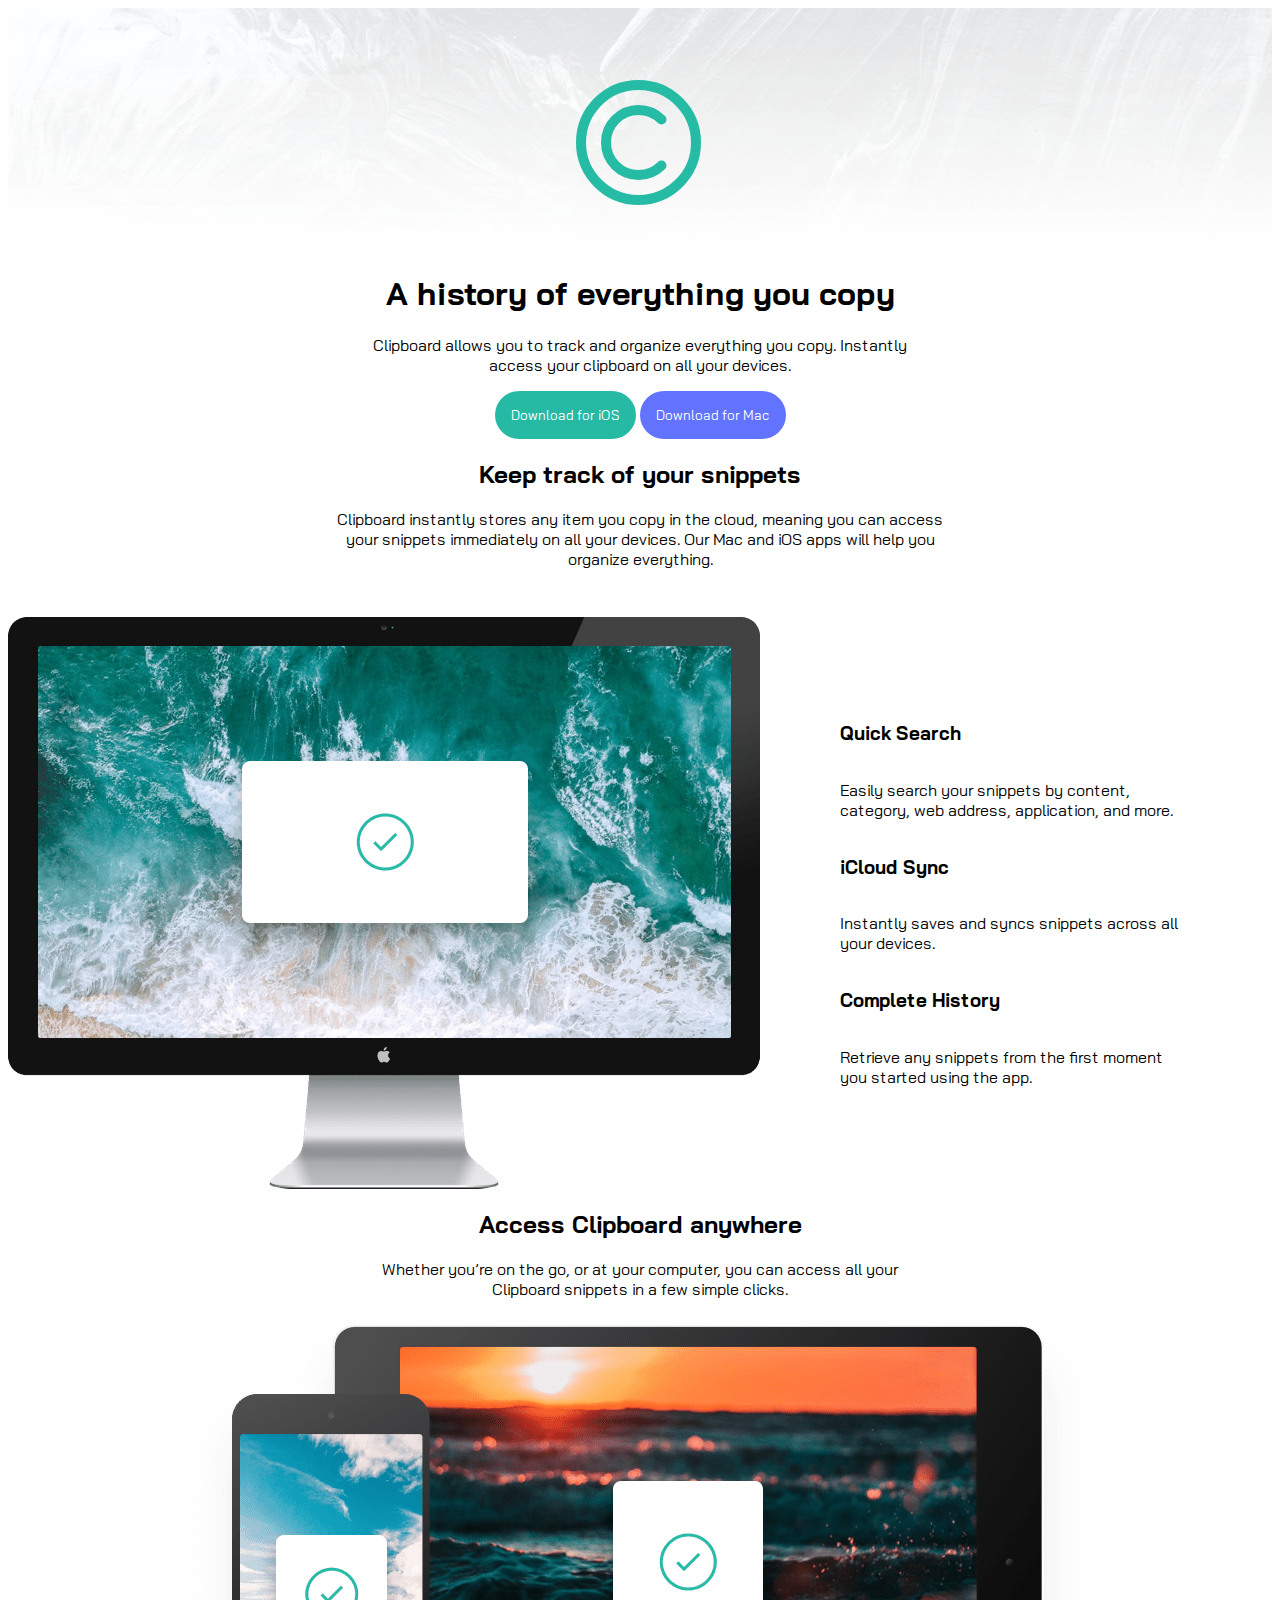
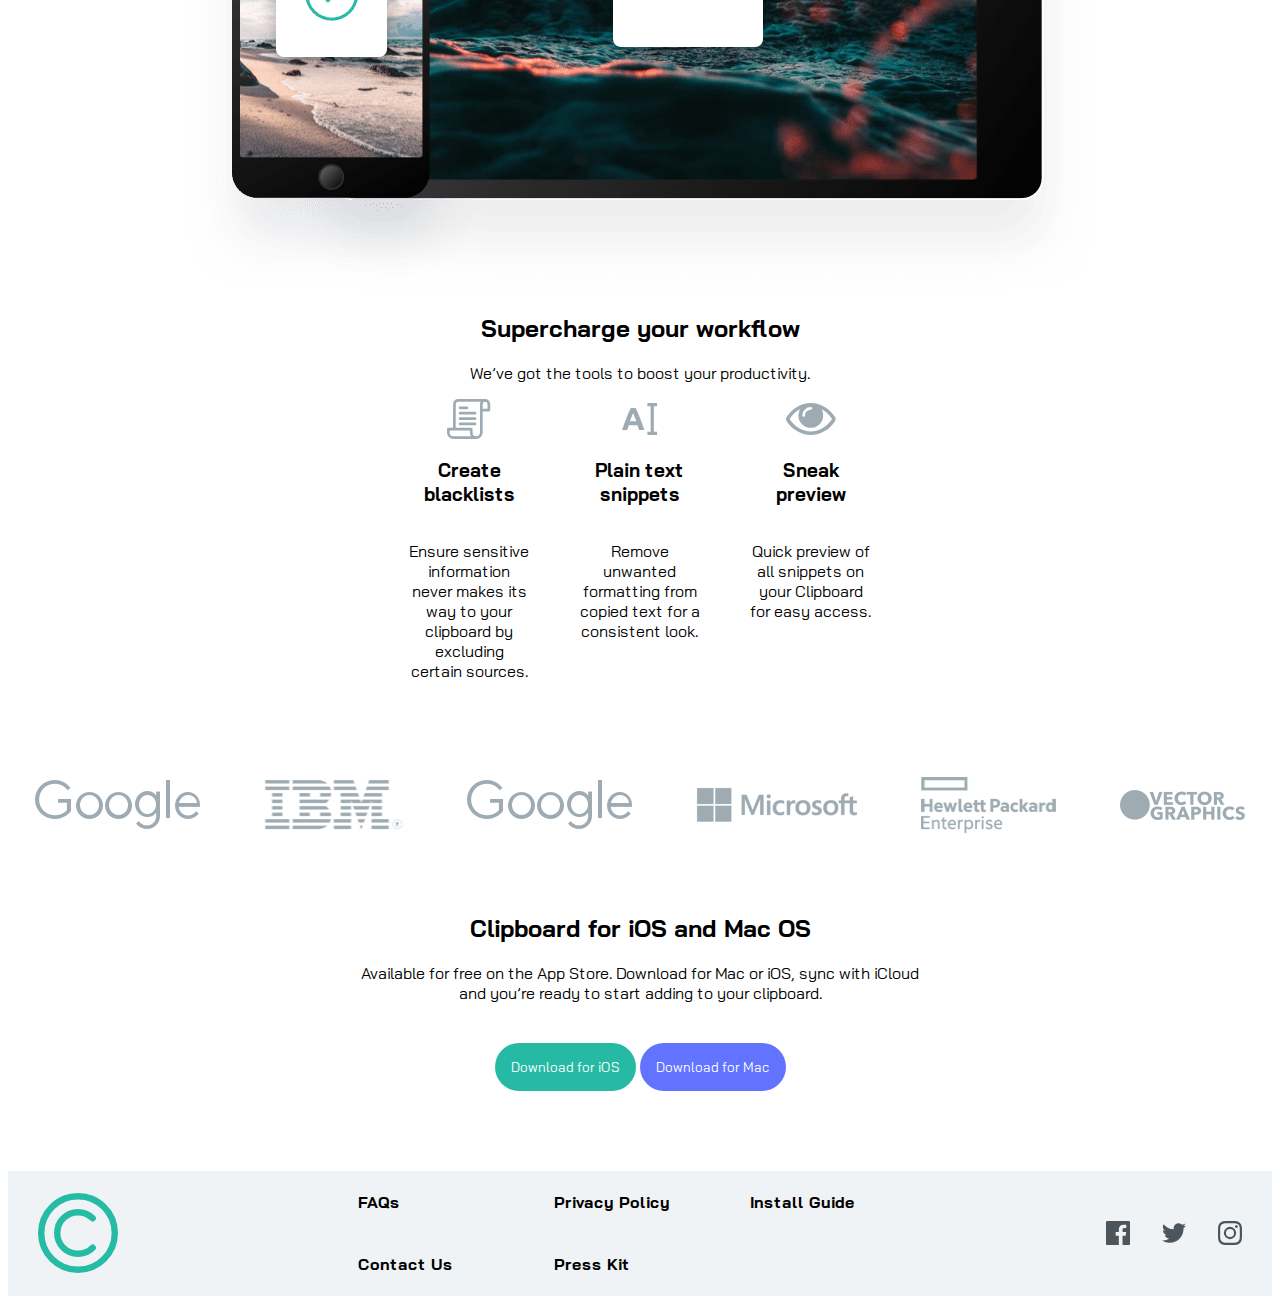
==== thirdchal.html @ 80f14162 "Add files via upload" ====
<!DOCTYPE html>
<html lang="en">
<head>
  <meta charset="UTF-8">
  <meta name="viewport" content="width=device-width, initial-scale=1.0"> <!-- displays site properly based on user's device -->

  <link rel="icon" type="image/png" sizes="32x32" href="./images/favicon-32x32.png">
  <link rel="stylesheet" href="thirdchalstyle.css" type="text/css">
  

  <title>Frontend Mentor | Clipboard landing page</title>


</head>
<body>

<header class="head-div">

<img class="head-img" src="/images/bg-header-desktop.png" alt="header background">

<img class="head-logo" src="/images/logo.svg" alt="header logo"> 

</header>

  <h1> A history of everything you copy </h1>

 <p class="p-clipb">  Clipboard allows you to track and organize everything you copy. Instantly access your clipboard on all your devices. </p>

 <div class ="buttons">
 <button type="button" class="buttons i1"> Download for iOS </button>
 <button type="button" class="buttons m1"> Download for Mac </button>
 </div>
  
 <h2>Keep track of your snippets </h2>

 <p class="p-snip"> Clipboard instantly stores any item you copy in the cloud, meaning you can access your snippets immediately on all your devices. Our Mac and iOS apps will help you organize everything. </p>

<div class="container-1">
 
<img class="comp-img" src="/images/image-computer.png" alt="computer image">

<div class="container-1-sub">
 <h3>  Quick Search </h3>

 <p> Easily search your snippets by content, category, web address, application, and more. </p>

 <h3>  iCloud Sync </h3>

 <p> Instantly saves and syncs snippets across all your devices. </p>

 <h3> Complete History </h3>

 <p> Retrieve any snippets from the first moment you started using the app. </p>
</div>

</div>

 <h2> Access Clipboard anywhere </h2>

 <p class="access-c"> Whether you’re on the go, or at your computer, you can access all your Clipboard snippets in a few simple clicks. </p>

<img class="devices-img" src="/images/image-devices.png" alt="devices image"> 

 <h2> Supercharge your workflow </h2>

 <p class="tools-p"> We’ve got the tools to boost your productivity. </p>

<div class="grid-container">

<img class="con-img" src="/images/icon-blacklist.svg" alt="blacklist icon">
<img class="con-img" src="/images/icon-text.svg" alt="text-icon">
<img class="con-img" src="/images/icon-preview.svg" alt="preview icon">

 <h3> Create blacklists </h3>
 <h3> Plain text snippets </h3>
 <h3> Sneak preview </h3>

 <p> Ensure sensitive information never makes its way to your clipboard by excluding certain sources. </p>

 <p> Remove unwanted formatting from copied text for a consistent look. </p>

 <p> Quick preview of all snippets on your Clipboard for easy access. </p>

</div>

<div class="container-flex">

<img class="logo-img" src="images/logo-google.png" alt="logo-google">
<img class="logo-img" src="images/logo-ibm.png" alt="logo-ibm">
<img class="logo-img" src="images/logo-google.png" alt="logo-google">
<img class="logo-img" src="images/logo-microsoft.png" alt="logo-microsoft">
<img class="logo-img" src="images/logo-hp.png" alt="logo-hp">
<img class="logo-img" src="images/logo-vector-graphics.png" alt="logo-vector">
</div>

 <h2> Clipboard for iOS and Mac OS </h2>

 <p class="avail-p"> Available for free on the App Store. Download for Mac or iOS, sync with iCloud and you’re ready to start adding to your clipboard. </p>

 <div class ="buttons bottom">
 <button type="button" class="buttons i1"> Download for iOS </button>
 <button type="button" class="buttons m1"> Download for Mac </button>
 </div>

<footer class="parent-footer">  

<img class="footer-1" src="/images/logo.svg">

<div class="footer-2">
  <h4> FAQs </h4>
  <h4> Privacy Policy </h4>
  <h4> Install Guide </h4>
  <h4> Contact Us </h4>
  <h4> Press Kit </h4>
</div>

<div class="footer-3">
<img class="icon-img" src="images/icon-facebook.svg" alt="icon-fb">
<img class="icon-img" src="images/icon-twitter.svg" alt="icon-twitter">
<img class="icon-img" src="images/icon-instagram.svg" alt="icon-insta">
</div>

 </footer> 
 
</body>
</html>
---- thirdchalstyle.css ----
@import url('https://fonts.googleapis.com/css2?family=Bai+Jamjuree&display=swap');



*
{
Font-family:'Bai Jamjuree', sans-serif;
text-align:center;
}


.head-img
{
width:100%;
height:15rem;
}

.head-logo
{
position:absolute;
left:45%;
right:45%;
top:5rem;
}

.buttons
{
width:max-content;
margin:auto;
border:none;
border-radius:2rem;
color:white;
}

.buttons.i1
{
padding:1rem;
background-color:hsl(171, 66%, 44%);
}

.buttons.m1
{
padding:1rem;
background-color:hsl(233, 100%, 69%);
}

p.p-clipb, p.access-c, p.tools-p, p.avail-p
{
width:35rem;
margin:auto;
margin-bottom:1em;
text-align:center;
}

p.p-snip
{
width:40rem;
margin:auto;
margin-bottom:3em;
text-align:center;
}

.container-1
{
display:flex;
}

.container-1-sub
{
display:flex;
flex-direction:column;
justify-content:center;
margin-left:5rem;
margin-right:5rem;
}

div.container-1-sub h3,p 
{
text-align:left;
}

.grid-container
{
display:grid;
grid-template-columns: 1fr 1fr 1fr;
grid-column-gap:3rem;
margin-left:25rem;
margin-right:25rem;
}

.con-img
{
margin:auto;
}

div.grid-container p
{
text-align:center;
}

.container-flex
{
display:flex;
justify-content:center;
margin:5em;
column-gap:4rem;
}

.logo-img
{
align-self:center;
}
.parent-footer
{
display:flex;
justify-content:center;
column-gap:15rem;
background:hsl(201, 25%, 95%);
}

.footer-2
{
display:grid;
grid-template-columns:1fr 1fr 1fr;
column-gap:5rem;
}

div.footer-2 h4
{
text-align:left;
}

.footer-3
{
display:flex;
column-gap:2rem;
}

.icon-img, .footer-1
{
align-self:center;
}

.footer-1
{
width:5rem;
}

.buttons.bottom
{
margin-top:2.5rem;
margin-bottom:5rem;
}
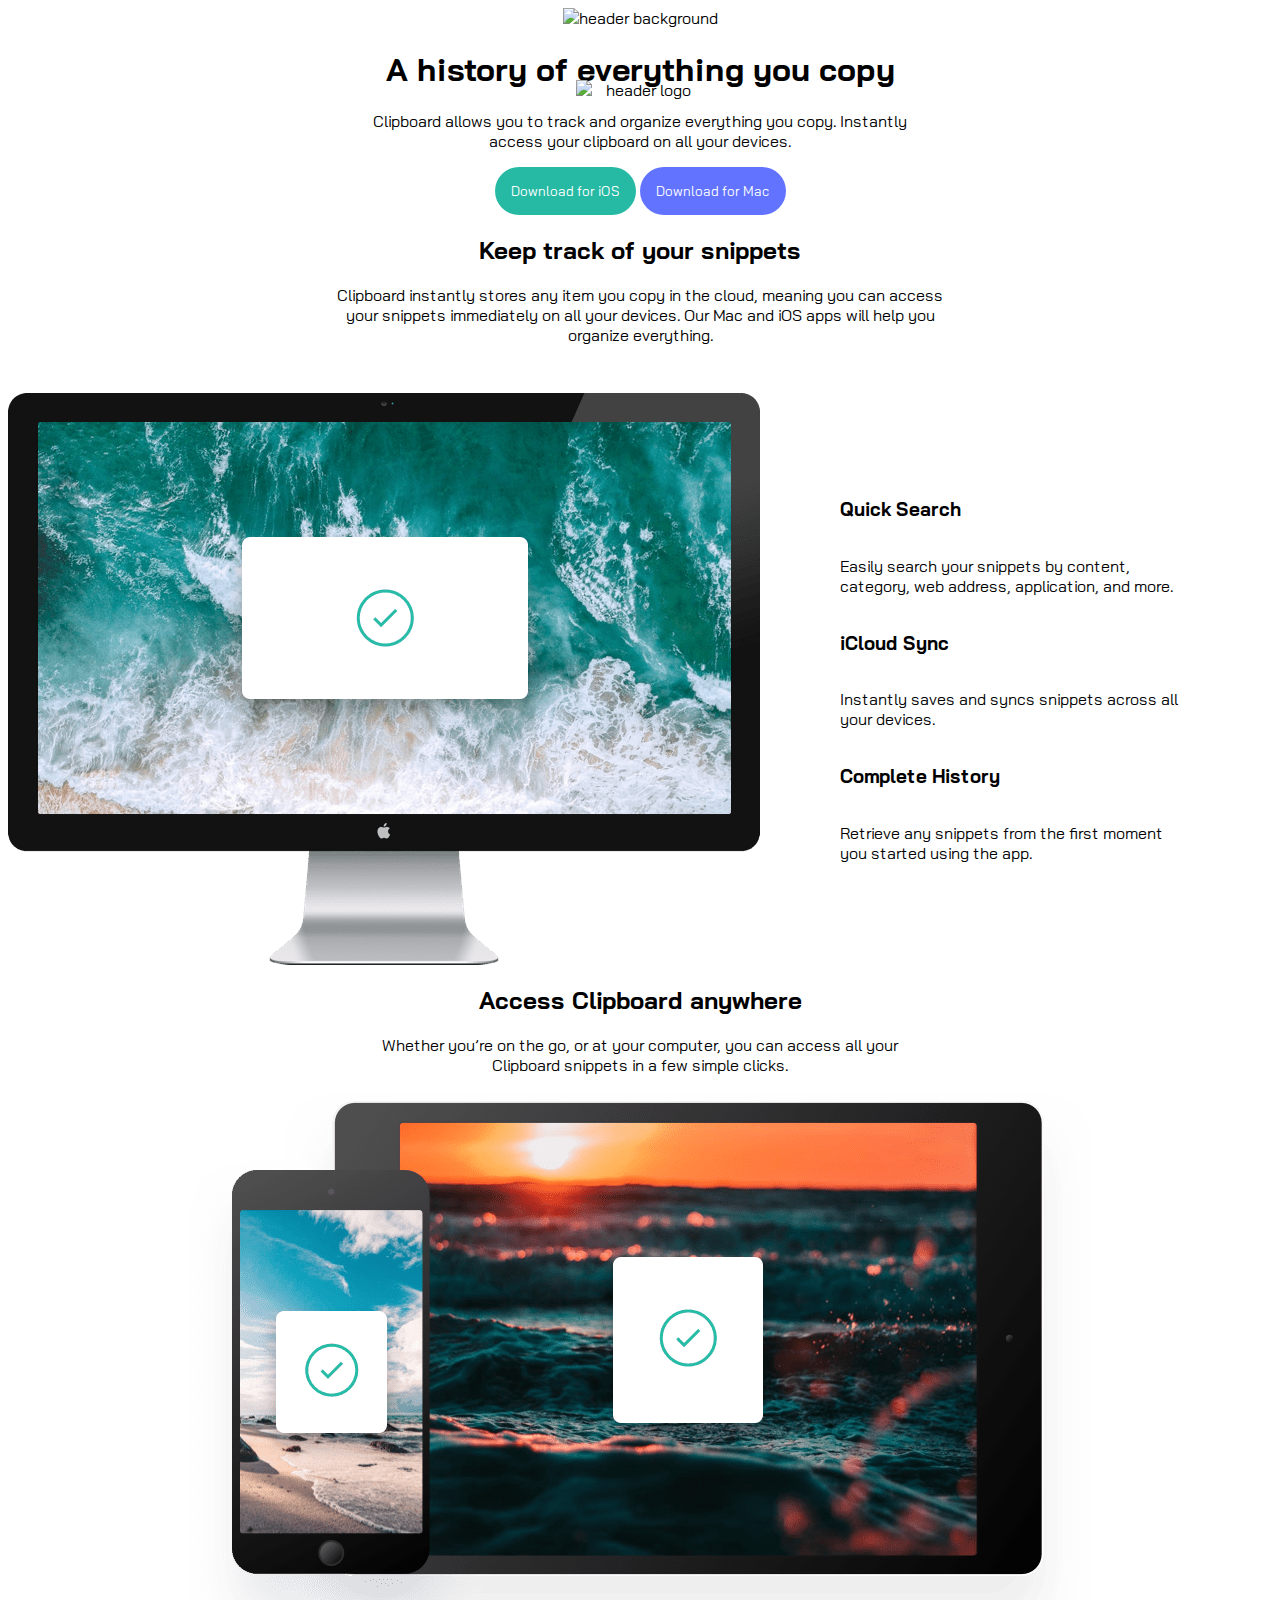
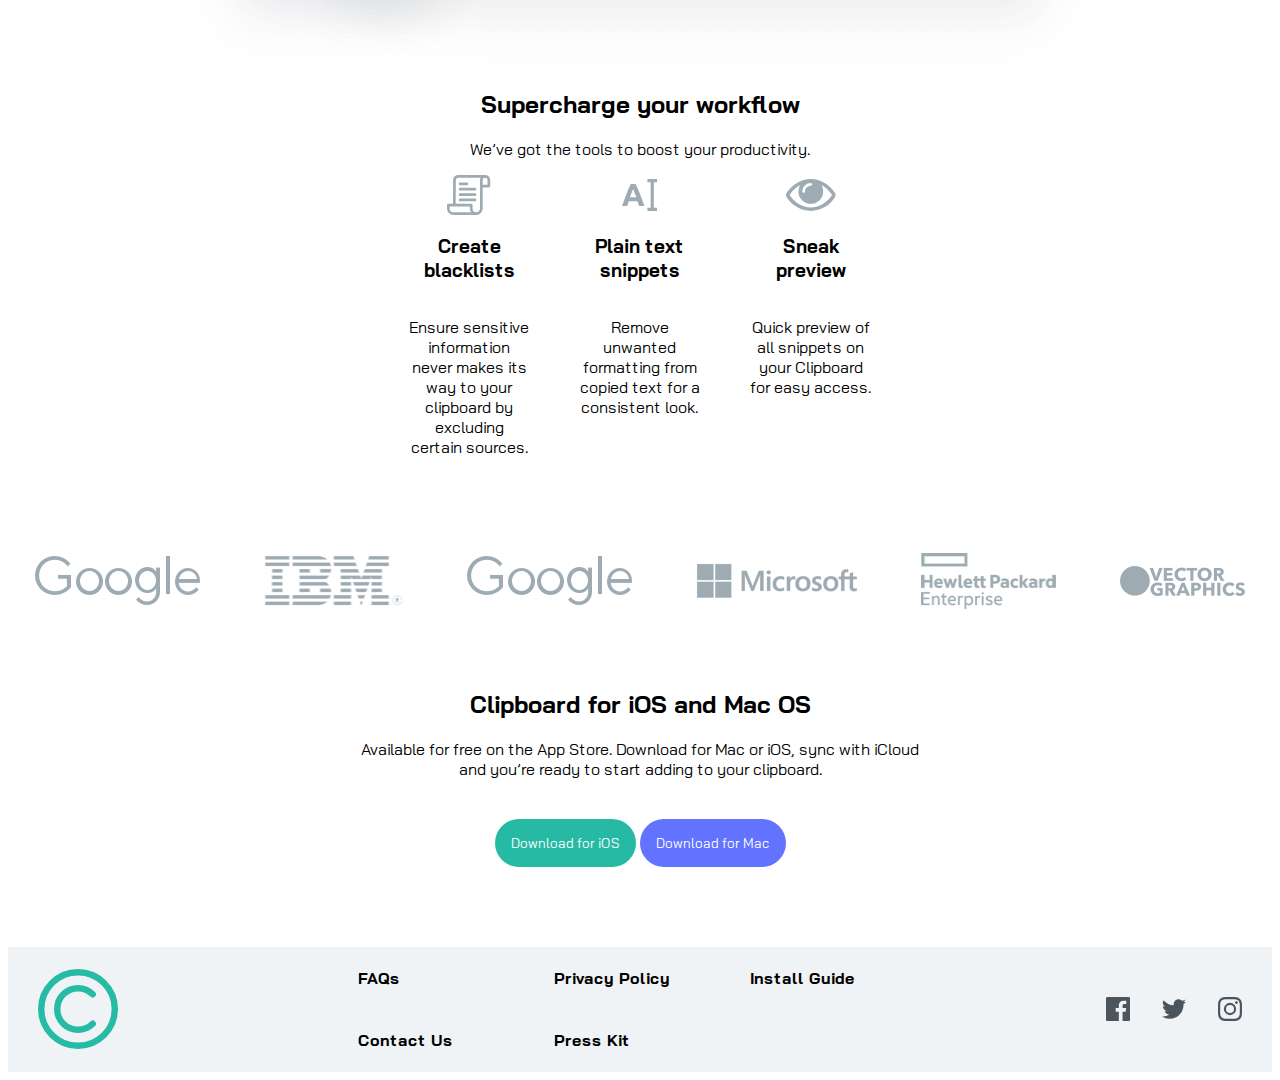
==== commit e37d669f: "Update thirdchal.html" ====
--- a/thirdchal.html
+++ b/thirdchal.html
@@ -16,9 +16,9 @@
 
 <header class="head-div">
 
-<img class="head-img" src="/images/bg-header-desktop.png" alt="header background">
+<img class="head-img" src="/exercises/images/bg-header-desktop.png" alt="header background">
 
-<img class="head-logo" src="/images/logo.svg" alt="header logo"> 
+<img class="head-logo" src="/exercises/images/logo.svg" alt="header logo"> 
 
 </header>
 
@@ -123,4 +123,4 @@
  </footer> 
  
 </body>
-</html>+</html>
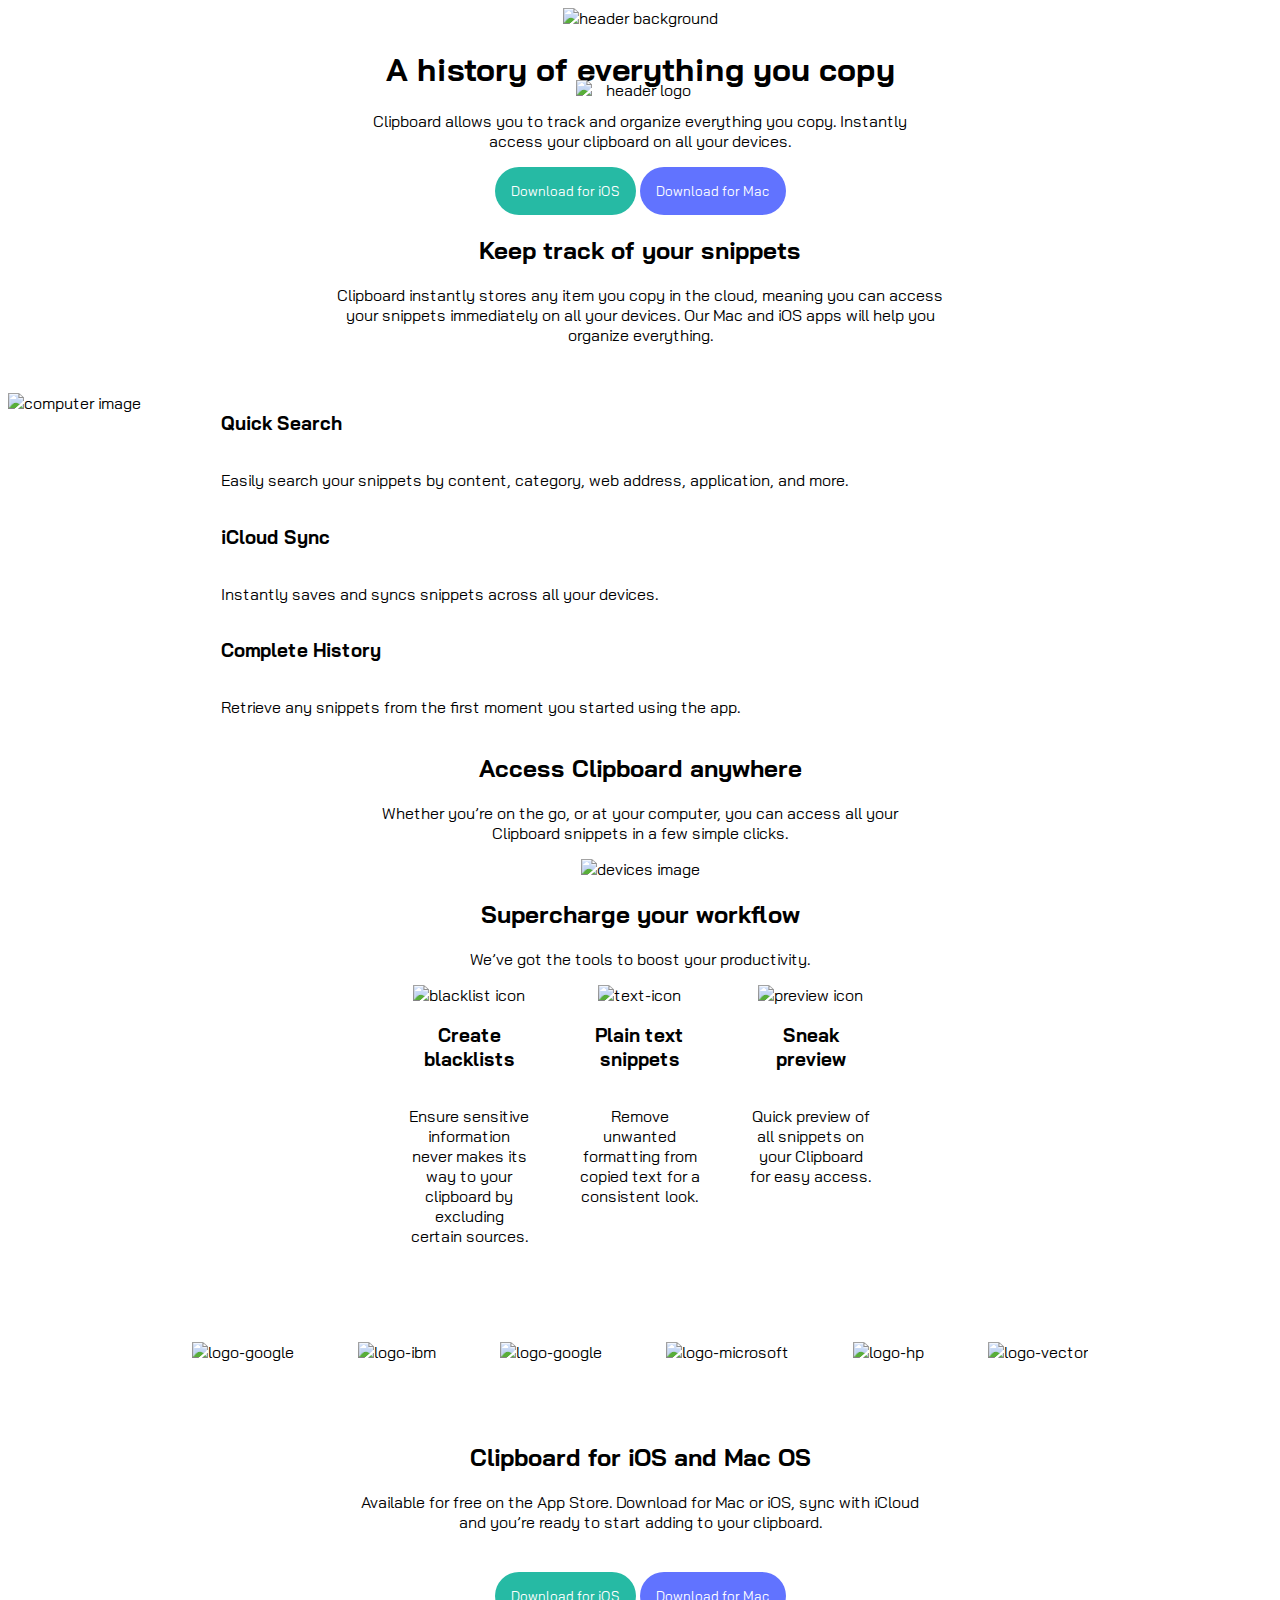
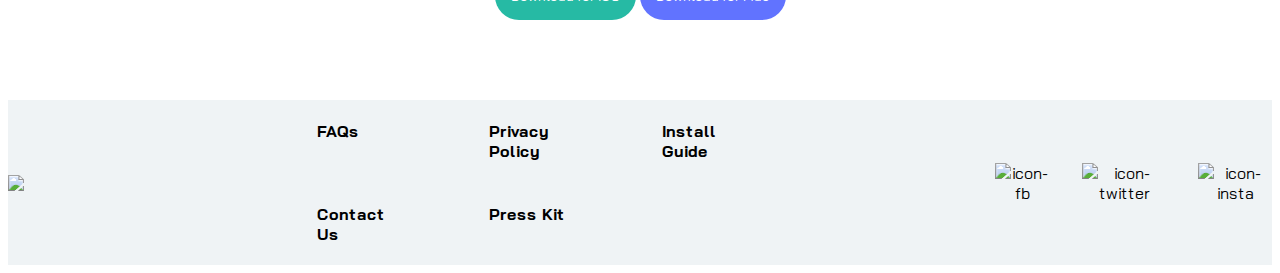
==== commit 0a24a736: "Update thirdchal.html" ====
--- a/thirdchal.html
+++ b/thirdchal.html
@@ -37,7 +37,7 @@
 
 <div class="container-1">
  
-<img class="comp-img" src="/images/image-computer.png" alt="computer image">
+<img class="comp-img" src="/exercises/images/image-computer.png" alt="computer image">
 
 <div class="container-1-sub">
  <h3>  Quick Search </h3>
@@ -59,7 +59,7 @@
 
  <p class="access-c"> Whether you’re on the go, or at your computer, you can access all your Clipboard snippets in a few simple clicks. </p>
 
-<img class="devices-img" src="/images/image-devices.png" alt="devices image"> 
+<img class="devices-img" src="/exercises/images/image-devices.png" alt="devices image"> 
 
  <h2> Supercharge your workflow </h2>
 
@@ -67,9 +67,9 @@
 
 <div class="grid-container">
 
-<img class="con-img" src="/images/icon-blacklist.svg" alt="blacklist icon">
-<img class="con-img" src="/images/icon-text.svg" alt="text-icon">
-<img class="con-img" src="/images/icon-preview.svg" alt="preview icon">
+<img class="con-img" src="/exercises/images/icon-blacklist.svg" alt="blacklist icon">
+<img class="con-img" src="/exercises/images/icon-text.svg" alt="text-icon">
+<img class="con-img" src="/exercises/images/icon-preview.svg" alt="preview icon">
 
  <h3> Create blacklists </h3>
  <h3> Plain text snippets </h3>
@@ -85,12 +85,12 @@
 
 <div class="container-flex">
 
-<img class="logo-img" src="images/logo-google.png" alt="logo-google">
-<img class="logo-img" src="images/logo-ibm.png" alt="logo-ibm">
-<img class="logo-img" src="images/logo-google.png" alt="logo-google">
-<img class="logo-img" src="images/logo-microsoft.png" alt="logo-microsoft">
-<img class="logo-img" src="images/logo-hp.png" alt="logo-hp">
-<img class="logo-img" src="images/logo-vector-graphics.png" alt="logo-vector">
+<img class="logo-img" src="/exercises/images/logo-google.png" alt="logo-google">
+<img class="logo-img" src="/exercises/images/logo-ibm.png" alt="logo-ibm">
+<img class="logo-img" src="/exercises/images/logo-google.png" alt="logo-google">
+<img class="logo-img" src="/exercises/images/logo-microsoft.png" alt="logo-microsoft">
+<img class="logo-img" src="/exercises/images/logo-hp.png" alt="logo-hp">
+<img class="logo-img" src="/exercises/images/logo-vector-graphics.png" alt="logo-vector">
 </div>
 
  <h2> Clipboard for iOS and Mac OS </h2>
@@ -104,7 +104,7 @@
 
 <footer class="parent-footer">  
 
-<img class="footer-1" src="/images/logo.svg">
+<img class="footer-1" src="/exercises/images/logo.svg">
 
 <div class="footer-2">
   <h4> FAQs </h4>
@@ -115,9 +115,9 @@
 </div>
 
 <div class="footer-3">
-<img class="icon-img" src="images/icon-facebook.svg" alt="icon-fb">
-<img class="icon-img" src="images/icon-twitter.svg" alt="icon-twitter">
-<img class="icon-img" src="images/icon-instagram.svg" alt="icon-insta">
+<img class="icon-img" src="/exercises/images/icon-facebook.svg" alt="icon-fb">
+<img class="icon-img" src="/exercises/images/icon-twitter.svg" alt="icon-twitter">
+<img class="icon-img" src="/exercises/images/icon-instagram.svg" alt="icon-insta">
 </div>
 
  </footer> 
